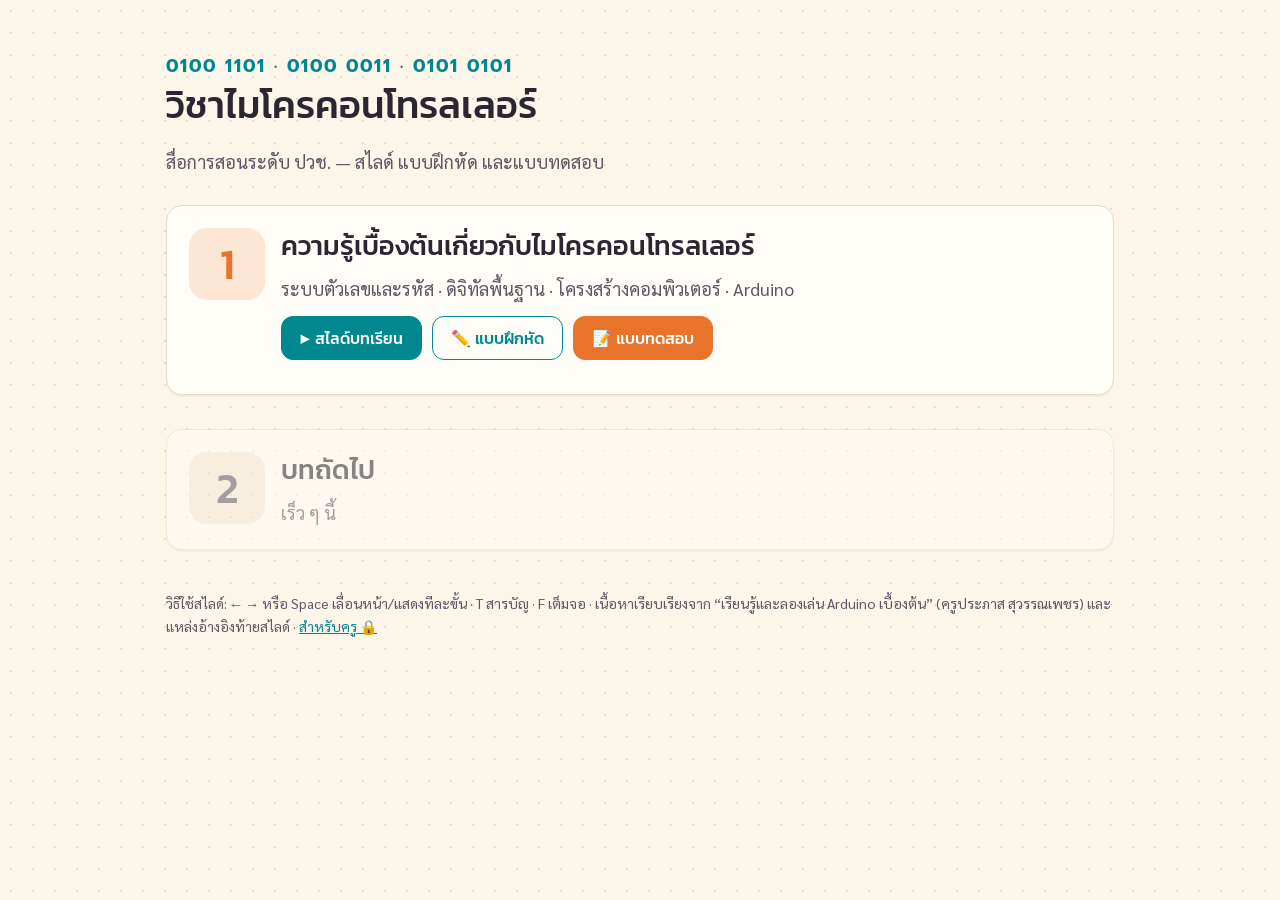
==== index.html @ 8cacf031 "Add chapter 1 lesson site: slides, exercises, quiz, teacher answer key Co-Authored-By: Claude Opus 5" ====
<!DOCTYPE html>
<html lang="th">
<head>
<meta charset="UTF-8">
<meta name="viewport" content="width=device-width, initial-scale=1.0">
<title>วิชาไมโครคอนโทรลเลอร์</title>
<meta name="description" content="สื่อการสอนวิชาไมโครคอนโทรลเลอร์ ระดับ ปวช. สไลด์ แบบฝึกหัด และแบบทดสอบ">
<link rel="preconnect" href="https://fonts.googleapis.com">
<link rel="preconnect" href="https://fonts.gstatic.com" crossorigin>
<link href="https://fonts.googleapis.com/css2?family=Kanit:wght@400;500&family=Sarabun:wght@400;700&family=Prompt:wght@500;700&display=swap" rel="stylesheet">
<link rel="stylesheet" href="assets/css/theme.css">
<style>
    .hero { padding: 28px 0 10px; }
    .hero .bits { font: 700 18px var(--font-mono); color: var(--teal); letter-spacing: 2px; }
    .chapters { display: grid; gap: 16px; }
    .ch { display: grid; grid-template-columns: 76px 1fr; gap: 16px; align-items: start; }
    .ch .num { font: 500 44px/1 var(--font-display); color: var(--orange); background: var(--orange-soft); border-radius: 18px; text-align: center; padding: 14px 0; }
    .ch.soon { opacity: .55; }
    .ch.soon .num { background: var(--cream-deep); color: var(--ink-soft); }
    @media (max-width: 560px) { .ch { grid-template-columns: 56px 1fr; } .ch .num { font-size: 30px; } }
</style>
</head>
<body class="doc">
<div class="doc-wrap">
    <header class="hero">
        <div class="bits">0100 1101 · 0100 0011 · 0101 0101</div>
        <h1>วิชาไมโครคอนโทรลเลอร์</h1>
        <p class="muted">สื่อการสอนระดับ ปวช. — สไลด์ แบบฝึกหัด และแบบทดสอบ</p>
    </header>

    <main class="chapters">
        <article class="card ch">
            <div class="num">1</div>
            <div>
                <h2>ความรู้เบื้องต้นเกี่ยวกับไมโครคอนโทรลเลอร์</h2>
                <p class="muted" style="margin:0 0 6px">ระบบตัวเลขและรหัส · ดิจิทัลพื้นฐาน · โครงสร้างคอมพิวเตอร์ · Arduino</p>
                <div class="btn-row">
                    <a class="btn" href="ch01/slides.html">▶ สไลด์บทเรียน</a>
                    <a class="btn ghost" href="ch01/exercises.html">✏️ แบบฝึกหัด</a>
                    <a class="btn orange" href="ch01/quiz.html">📝 แบบทดสอบ</a>
                </div>
            </div>
        </article>
        <article class="card ch soon" aria-disabled="true">
            <div class="num">2</div>
            <div><h2>บทถัดไป</h2><p class="muted" style="margin:0">เร็ว ๆ นี้</p></div>
        </article>
    </main>

    <p class="muted" style="font-size:14px;margin-top:24px">วิธีใช้สไลด์: ← → หรือ Space เลื่อนหน้า/แสดงทีละขั้น · T สารบัญ · F เต็มจอ ·
        เนื้อหาเรียบเรียงจาก “เรียนรู้และลองเล่น Arduino เบื้องต้น” (ครูประภาส สุวรรณเพชร) และแหล่งอ้างอิงท้ายสไลด์ · <a href="ch01/answers.html">สำหรับครู 🔒</a></p>
</div>
</body>
</html>
---- assets/css/theme.css ----
/* ===========================================
   THEME TOKENS — ใช้ร่วมกันทุกหน้า (สไลด์ แบบฝึกหัด แบบทดสอบ เฉลย)
   เปลี่ยนสีทั้งเว็บได้ที่ :root ด้านล่าง
   =========================================== */
:root {
    /* พื้นและหมึก — โทนขาวอบอุ่น */
    --paper: #fffdf8;
    --cream: #fbf5ea;
    --cream-deep: #f4ead8;
    --ink: #2a2733;
    --ink-soft: #5d5866;
    --line: #e6dccb;

    /* สีเน้น */
    --teal: #00878f;          /* โทนเดียวกับสี Arduino */
    --teal-soft: #d8f0ef;
    --orange: #e8742c;
    --orange-soft: #fde6d4;
    --sun: #f7b733;
    --sun-soft: #fff1cc;
    --blue: #3b6fd4;
    --blue-soft: #dfe8fa;
    --rose: #d6455d;
    --rose-soft: #fbe0e4;
    --green: #2e9b57;
    --green-soft: #dcf3e3;

    /* ลอจิก 1 / 0 */
    --hi: #e8742c;
    --lo: #a8a1b0;

    /* ฟอนต์: หัวข้อ Kanit / เนื้อหา Sarabun (ไทยมีหัว อ่านง่ายบนโปรเจกเตอร์) / ตัวเลข Prompt
       (เลือกฟอนต์ที่เลข 0 ไม่มีขีดทับ เพื่อไม่ให้สับสนกับ Ø ตอนเรียนเลขฐาน) */
    --font-display: 'Kanit', 'Sarabun', sans-serif;
    --font-body: 'Sarabun', sans-serif;
    --font-mono: 'Prompt', 'Sarabun', sans-serif;
}

* { box-sizing: border-box; }
body { font-variant-numeric: tabular-nums; }

/* ===========================================
   DOCUMENT PAGES (index / exercises / quiz / answers)
   =========================================== */
body.doc {
    margin: 0;
    background: var(--cream);
    background-image: radial-gradient(var(--line) 1px, transparent 1px);
    background-size: 22px 22px;
    color: var(--ink);
    font-family: var(--font-body);
    font-size: 18px;
    line-height: 1.65;
}

.doc-wrap {
    max-width: 980px;
    margin: 0 auto;
    padding: 24px 16px 80px;
}

.doc h1, .doc h2, .doc h3 {
    font-family: var(--font-display);
    font-weight: 500;
    line-height: 1.3;
    margin: 0 0 .4em;
}
.doc h1 { font-size: clamp(26px, 4vw, 38px); }
.doc h2 { font-size: clamp(21px, 3vw, 27px); }
.doc h3 { font-size: 19px; }

.doc a { color: var(--teal); }

.topbar {
    display: flex;
    align-items: center;
    gap: 12px;
    flex-wrap: wrap;
    margin-bottom: 18px;
    font-size: 15px;
}
.topbar a { text-decoration: none; }
.topbar .spacer { flex: 1; }

.card {
    background: var(--paper);
    border: 1px solid var(--line);
    border-radius: 16px;
    padding: 22px 22px;
    margin: 0 0 18px;
    box-shadow: 0 2px 0 var(--cream-deep);
}

.chip {
    display: inline-block;
    padding: 2px 12px;
    border-radius: 999px;
    font-size: 14px;
    font-family: var(--font-display);
    background: var(--teal-soft);
    color: var(--teal);
}
.chip.orange { background: var(--orange-soft); color: #b5531a; }
.chip.blue { background: var(--blue-soft); color: var(--blue); }
.chip.rose { background: var(--rose-soft); color: var(--rose); }
.chip.sun { background: var(--sun-soft); color: #9a6a00; }

.btn {
    display: inline-flex;
    align-items: center;
    gap: 8px;
    font: 500 16px var(--font-display);
    padding: 9px 18px;
    border-radius: 12px;
    border: 1.5px solid var(--teal);
    background: var(--teal);
    color: #fff;
    cursor: pointer;
    text-decoration: none;
}
.btn:hover { filter: brightness(1.08); }
.btn.ghost { background: var(--paper); color: var(--teal); }
.doc a.btn { color: #fff; }
.doc a.btn.ghost { color: var(--teal); }
.btn.orange { background: var(--orange); border-color: var(--orange); }
.btn.small { padding: 5px 12px; font-size: 14px; border-radius: 9px; }
.btn:focus-visible, input:focus-visible, select:focus-visible { outline: 3px solid var(--sun); outline-offset: 2px; }

.btn-row { display: flex; flex-wrap: wrap; gap: 10px; margin: 12px 0; }

.doc input[type=text], .doc input[type=password], .doc select {
    font: 18px var(--font-mono);
    padding: 6px 10px;
    border: 1.5px solid var(--line);
    border-radius: 10px;
    background: #fff;
    color: var(--ink);
    min-width: 0;
}
.doc input.name-field { font-family: var(--font-body); }
.doc select { font-family: var(--font-body); font-size: 17px; }

.ok { color: var(--green); font-weight: 600; }
.bad { color: var(--rose); font-weight: 600; }
.is-ok { border-color: var(--green) !important; background: var(--green-soft) !important; }
.is-bad { border-color: var(--rose) !important; background: var(--rose-soft) !important; }

.muted { color: var(--ink-soft); }
.note {
    border-left: 4px solid var(--sun);
    background: var(--sun-soft);
    padding: 10px 14px;
    border-radius: 0 10px 10px 0;
    font-size: 16px;
}

table.tt { border-collapse: collapse; margin: 8px 0; font-family: var(--font-mono); }
table.tt th, table.tt td { border: 1px solid var(--line); padding: 4px 14px; text-align: center; }
table.tt th { background: var(--cream-deep); font-family: var(--font-display); font-weight: 500; }

.gate-svg { width: 150px; height: 75px; }
.gate-svg path, .gate-svg circle { stroke: var(--ink); stroke-width: 4; fill: var(--teal-soft); stroke-linejoin: round; }
.gate-svg line, .gate-svg .wire { stroke: var(--ink); stroke-width: 4; fill: none; stroke-linecap: round; }
.gate-svg text { font: 600 18px var(--font-mono); fill: var(--ink-soft); stroke: none; }

.print-only { display: none; }

/* ===========================================
   PRINT (A4) — ใบงาน / ข้อสอบ / เฉลย
   =========================================== */
@page { size: A4 portrait; margin: 14mm 14mm 16mm; }

@media print {
    body.doc { background: #fff; font-size: 13.5pt; line-height: 1.5; }
    .doc-wrap { max-width: none; padding: 0; }
    .no-print, .topbar, .btn, .btn-row { display: none !important; }
    .print-only { display: block; }
    .card { border: none; box-shadow: none; padding: 0; margin: 0 0 10mm; background: none; }
    h2, h3 { break-after: avoid; }
    .item, .q, .avoid-break { break-inside: avoid; }
    .page-break { break-before: page; }
    .chip { border: 1px solid #999; background: none !important; color: #000 !important; }
    .doc input[type=text], .doc select {
        border: none;
        border-bottom: 1.2px dotted #000;
        border-radius: 0;
        background: none !important;
        -webkit-appearance: none;
        appearance: none;
    }
    .is-ok, .is-bad { background: none !important; }
    .feedback { display: none !important; }
    body.print-blank .doc input[type=text], body.print-blank .doc select { color: transparent !important; }
    a { color: #000; text-decoration: none; }
}
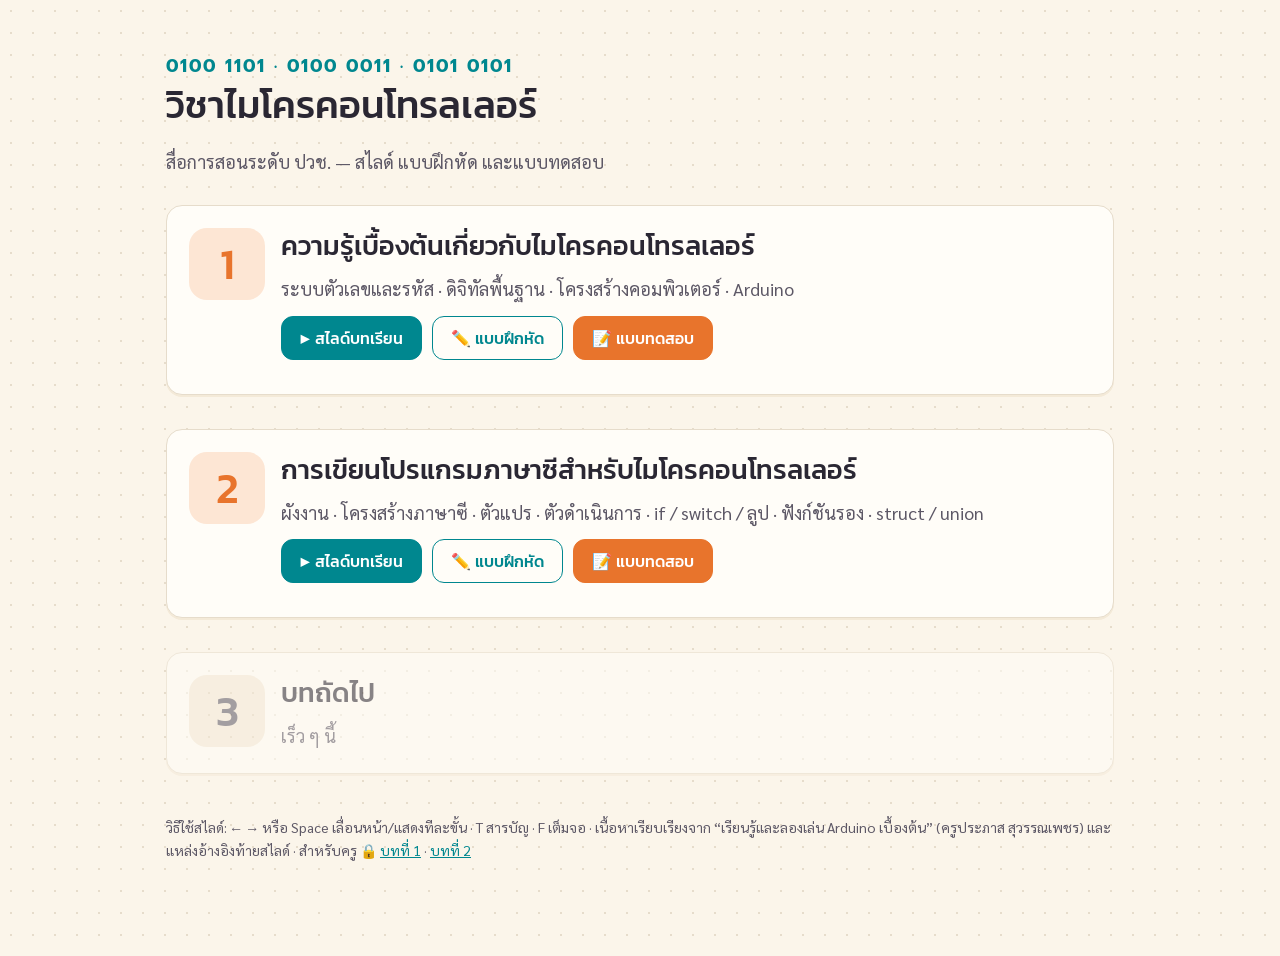
==== commit e6ec0668: "Add chapter 2: C programming for microcontrollers - 122 slides for a 5-hour class: flowcharts, C/Ard" ====
--- a/index.html
+++ b/index.html
@@ -41,14 +41,26 @@
                 </div>
             </div>
         </article>
+        <article class="card ch">
+            <div class="num">2</div>
+            <div>
+                <h2>การเขียนโปรแกรมภาษาซีสำหรับไมโครคอนโทรลเลอร์</h2>
+                <p class="muted" style="margin:0 0 6px">ผังงาน · โครงสร้างภาษาซี · ตัวแปร · ตัวดำเนินการ · if / switch / ลูป · ฟังก์ชันรอง · struct / union</p>
+                <div class="btn-row">
+                    <a class="btn" href="ch02/slides.html">▶ สไลด์บทเรียน</a>
+                    <a class="btn ghost" href="ch02/exercises.html">✏️ แบบฝึกหัด</a>
+                    <a class="btn orange" href="ch02/quiz.html">📝 แบบทดสอบ</a>
+                </div>
+            </div>
+        </article>
         <article class="card ch soon" aria-disabled="true">
-            <div class="num">2</div>
+            <div class="num">3</div>
             <div><h2>บทถัดไป</h2><p class="muted" style="margin:0">เร็ว ๆ นี้</p></div>
         </article>
     </main>
 
     <p class="muted" style="font-size:14px;margin-top:24px">วิธีใช้สไลด์: ← → หรือ Space เลื่อนหน้า/แสดงทีละขั้น · T สารบัญ · F เต็มจอ ·
-        เนื้อหาเรียบเรียงจาก “เรียนรู้และลองเล่น Arduino เบื้องต้น” (ครูประภาส สุวรรณเพชร) และแหล่งอ้างอิงท้ายสไลด์ · <a href="ch01/answers.html">สำหรับครู 🔒</a></p>
+        เนื้อหาเรียบเรียงจาก “เรียนรู้และลองเล่น Arduino เบื้องต้น” (ครูประภาส สุวรรณเพชร) และแหล่งอ้างอิงท้ายสไลด์ · สำหรับครู 🔒 <a href="ch01/answers.html">บทที่ 1</a> · <a href="ch02/answers.html">บทที่ 2</a></p>
 </div>
 </body>
 </html>
--- a/assets/css/theme.css
+++ b/assets/css/theme.css
@@ -164,6 +164,37 @@
 .gate-svg text { font: 600 18px var(--font-mono); fill: var(--ink-soft); stroke: none; }
 
 .print-only { display: none; }
+
+/* ===========================================
+   SCORE SHEET — ใบรายงานคะแนน (scoresheet.js)
+   =========================================== */
+.score-sheet {
+    background: #fff;
+    border: 2px solid var(--ink);
+    border-radius: 14px;
+    padding: 22px 26px;
+    margin: 0 0 18px;
+    max-width: 760px;
+}
+.score-sheet .ss-top { text-align: center; border-bottom: 2px solid var(--ink); padding-bottom: 10px; margin-bottom: 14px; }
+.score-sheet .ss-org { font-size: 15px; color: var(--ink-soft); }
+.score-sheet .ss-title { font: 500 28px var(--font-display); margin: 2px 0; }
+.score-sheet .ss-sub { font-size: 16px; }
+.score-sheet table { border-collapse: collapse; width: 100%; margin: 8px 0; }
+.score-sheet th, .score-sheet td { border: 1px solid #b9b2a6; padding: 5px 10px; text-align: left; font-size: 16px; }
+.score-sheet th { background: var(--cream); font-family: var(--font-display); font-weight: 500; white-space: nowrap; width: 1%; }
+.score-sheet .ss-score { text-align: center; font-family: var(--font-display); font-size: 20px; margin: 12px 0 6px; }
+.score-sheet .ss-big { font: 600 46px var(--font-mono); color: var(--teal); }
+.score-sheet .ss-pct { color: var(--ink-soft); }
+.score-sheet .ss-grid td, .score-sheet .ss-grid th { text-align: center; width: auto; padding: 4px 2px; }
+.score-sheet .ss-grid td { font-weight: 700; }
+.score-sheet .ss-sets td:not(:nth-child(2)), .score-sheet .ss-sets th { text-align: center; }
+.score-sheet .ss-sets th { width: auto; }
+.score-sheet .ss-sets td:nth-child(2) { width: 62%; }
+.score-sheet .ss-foot { margin-top: 12px; font-size: 13px; color: var(--ink-soft); text-align: center; word-break: break-all; }
+.score-actions { display: flex; flex-wrap: wrap; gap: 10px; align-items: center; }
+.score-actions .hint { font-size: 14px; color: var(--ink-soft); }
+.locked input, .locked select, .locked .choice { cursor: not-allowed; }
 
 /* ===========================================
    PRINT (A4) — ใบงาน / ข้อสอบ / เฉลย
@@ -191,5 +222,13 @@
     .is-ok, .is-bad { background: none !important; }
     .feedback { display: none !important; }
     body.print-blank .doc input[type=text], body.print-blank .doc select { color: transparent !important; }
+
+    /* ใบคะแนน: พิมพ์เฉพาะใบคะแนนเมื่อ body.print-score, กรณีอื่นไม่พิมพ์ใบคะแนน */
+    body:not(.print-score) .score-sheet { display: none !important; }
+    body.print-score .doc-wrap > :not(.score-sheet) { display: none !important; }
+    body.print-score .score-sheet { display: block !important; border: 1.5px solid #000; border-radius: 0; max-width: none; padding: 8mm 10mm; break-inside: avoid; }
+    body.print-score .score-sheet th { background: #eee !important; -webkit-print-color-adjust: exact; print-color-adjust: exact; }
+    body.print-score .score-sheet th, body.print-score .score-sheet td { font-size: 12.5pt; border-color: #555; }
+    body.print-score .score-sheet .ss-big { color: #000; }
     a { color: #000; text-decoration: none; }
 }
